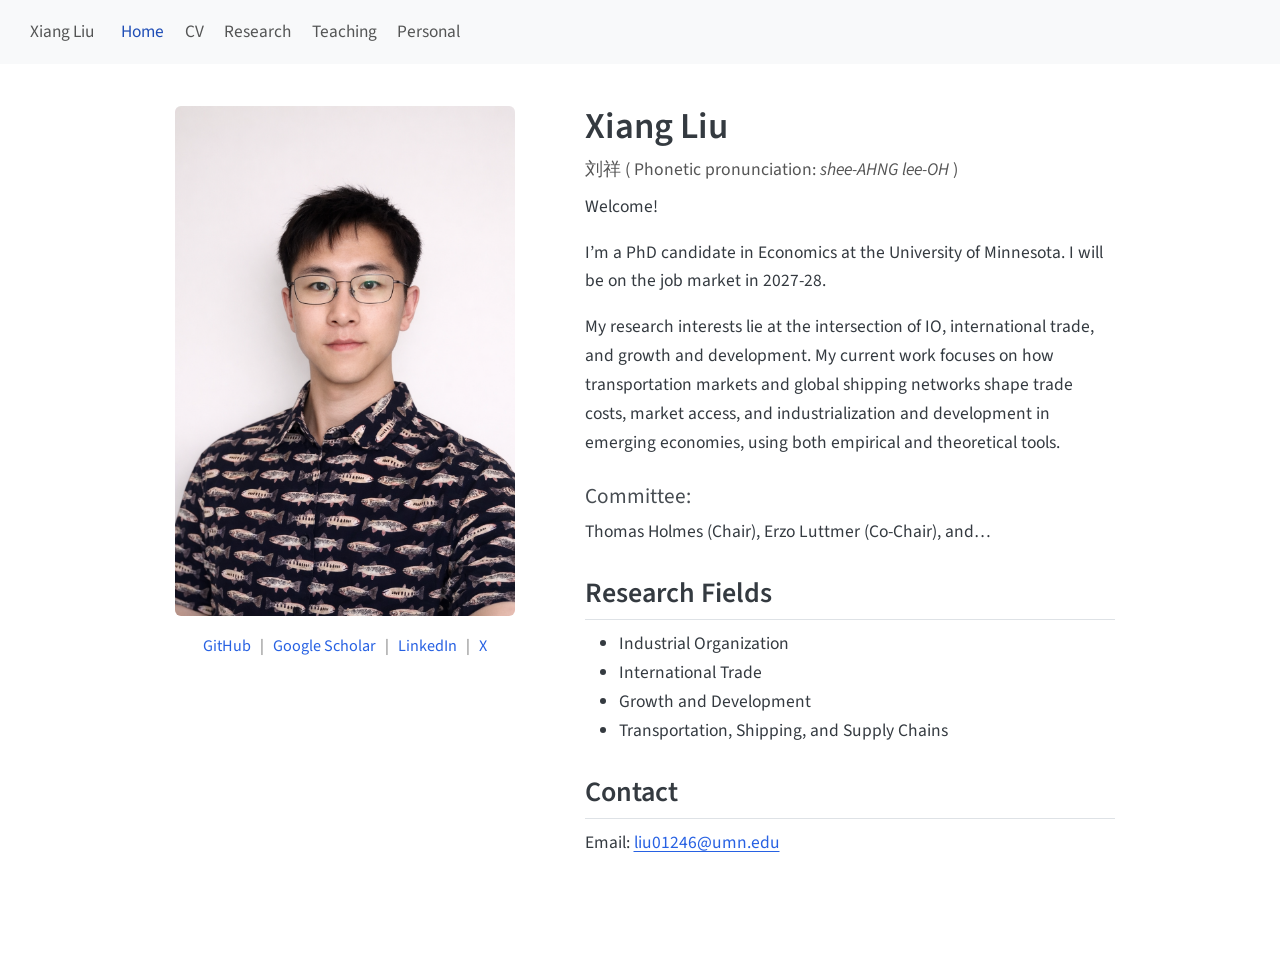
==== docs/index.html @ 40d98ba9 "Adjust home page, added committee, partly" ====
<!DOCTYPE html>
<html xmlns="http://www.w3.org/1999/xhtml" lang="en" xml:lang="en"><head>

<meta charset="utf-8">
<meta name="generator" content="quarto-1.9.37">

<meta name="viewport" content="width=device-width, initial-scale=1.0, user-scalable=yes">


<title>Home – Xiang Liu</title>
<style>
/* Default styles provided by pandoc.
** See https://pandoc.org/MANUAL.html#variables-for-html for config info.
*/
code{white-space: pre-wrap;}
span.smallcaps{font-variant: small-caps;}
div.columns{display: flex; gap: min(4vw, 1.5em);}
div.column{flex: auto; overflow-x: auto;}
div.hanging-indent{margin-left: 1.5em; text-indent: -1.5em;}
ul.task-list{list-style: none;}
ul.task-list li input[type="checkbox"] {
  width: 0.8em;
  margin: 0 0.8em 0.2em -1em; /* quarto-specific, see https://github.com/quarto-dev/quarto-cli/issues/4556 */ 
  vertical-align: middle;
}
</style>


<script src="site_libs/quarto-nav/quarto-nav.js"></script>
<script src="site_libs/quarto-nav/headroom.min.js"></script>
<script src="site_libs/clipboard/clipboard.min.js"></script>
<script src="site_libs/quarto-html/quarto.js" type="module"></script>
<script src="site_libs/quarto-html/tabsets/tabsets.js" type="module"></script>
<script src="site_libs/quarto-html/popper.min.js"></script>
<script src="site_libs/quarto-html/tippy.umd.min.js"></script>
<script src="site_libs/quarto-html/anchor.min.js"></script>
<link href="site_libs/quarto-html/tippy.css" rel="stylesheet">
<link href="site_libs/quarto-html/quarto-syntax-highlighting-7f8f88aac4f3542376d5c11b86a4c14d.css" rel="stylesheet" id="quarto-text-highlighting-styles">
<script src="site_libs/bootstrap/bootstrap.min.js"></script>
<link href="site_libs/bootstrap/bootstrap-icons.css" rel="stylesheet">
<link href="site_libs/bootstrap/bootstrap-158031087360bce0ff56dc785ce39e06.min.css" rel="stylesheet" append-hash="true" id="quarto-bootstrap" data-mode="light">
<script id="quarto-search-options" type="application/json">{
  "language": {
    "search-no-results-text": "No results",
    "search-matching-documents-text": "matching documents",
    "search-copy-link-title": "Copy link to search",
    "search-hide-matches-text": "Hide additional matches",
    "search-more-match-text": "more match in this document",
    "search-more-matches-text": "more matches in this document",
    "search-clear-button-title": "Clear",
    "search-text-placeholder": "",
    "search-detached-cancel-button-title": "Cancel",
    "search-submit-button-title": "Submit",
    "search-label": "Search"
  }
}</script>


<link rel="stylesheet" href="styles.css">
</head>

<body class="nav-fixed quarto-light">

<div id="quarto-search-results"></div>
  <header id="quarto-header" class="headroom fixed-top">
    <nav class="navbar navbar-expand-lg " data-bs-theme="dark">
      <div class="navbar-container container-fluid">
      <div class="navbar-brand-container mx-auto">
    <a class="navbar-brand" href="./index.html">
    <span class="navbar-title">Xiang Liu</span>
    </a>
  </div>
          <button class="navbar-toggler" type="button" data-bs-toggle="collapse" data-bs-target="#navbarCollapse" aria-controls="navbarCollapse" role="menu" aria-expanded="false" aria-label="Toggle navigation" onclick="if (window.quartoToggleHeadroom) { window.quartoToggleHeadroom(); }">
  <span class="navbar-toggler-icon"></span>
</button>
          <div class="collapse navbar-collapse" id="navbarCollapse">
            <ul class="navbar-nav navbar-nav-scroll me-auto">
  <li class="nav-item">
    <a class="nav-link active" href="./index.html" aria-current="page"> 
<span class="menu-text">Home</span></a>
  </li>  
  <li class="nav-item">
    <a class="nav-link" href="./cv.html"> 
<span class="menu-text">CV</span></a>
  </li>  
  <li class="nav-item">
    <a class="nav-link" href="./research.html"> 
<span class="menu-text">Research</span></a>
  </li>  
  <li class="nav-item">
    <a class="nav-link" href="./teaching.html"> 
<span class="menu-text">Teaching</span></a>
  </li>  
  <li class="nav-item">
    <a class="nav-link" href="./personal.html"> 
<span class="menu-text">Personal</span></a>
  </li>  
</ul>
          </div> <!-- /navcollapse -->
            <div class="quarto-navbar-tools">
</div>
      </div> <!-- /container-fluid -->
    </nav>
</header>
<!-- content -->
<div id="quarto-content" class="quarto-container page-columns page-rows-contents page-layout-full page-navbar">
<!-- sidebar -->
<!-- margin-sidebar -->
    
<!-- main -->
<main class="content column-page" id="quarto-document-content">

<header id="title-block-header" class="quarto-title-block default">
<div class="quarto-title">
<h1 class="title">Home</h1>
</div>



<div class="quarto-title-meta column-page">

    
  
    
  </div>
  


</header>


<div class="home-grid">
<div class="home-sidebar">
<p><img src="images/profile_image.jpg" alt="Xiang Liu" class="profile-photo"></p>
<div class="profile-links">
<p><a href="https://github.com/xiangliu-econ" target="_blank" rel="noopener noreferrer">GitHub</a> <span>|</span> <a href="https://scholar.google.com/citations?user=u6LkRYcAAAAJ&amp;hl=en&amp;oi=ao" target="_blank" rel="noopener noreferrer">Google Scholar</a> <span>|</span> <a href="https://www.linkedin.com/in/xiang-liu-econ/" target="_blank" rel="noopener noreferrer">LinkedIn</a> <span>|</span> <a href="https://x.com/xiang_liu_econ" target="_blank" rel="noopener noreferrer">X</a></p>
</div>
</div>
<section id="xiang-liu" class="level1 home-main">
<h1>Xiang Liu</h1>
<p class="subtitle">
刘祥 ( Phonetic pronunciation: <em>shee-AHNG lee-OH</em> )
</p>
<p>Welcome!</p>
<p>I’m a PhD candidate in Economics at the University of Minnesota. I will be on the job market in 2027-28.</p>
<p>My research interests lie at the intersection of IO, international trade, and growth and development. My current work focuses on how transportation markets and global shipping networks shape trade costs, market access, and industrialization and development in emerging economies, using both empirical and theoretical tools.</p>
<section id="committee" class="level4">
<h4 class="anchored" data-anchor-id="committee">Committee:</h4>
<p>Thomas Holmes (Chair), Erzo Luttmer (Co-Chair), and…</p>
</section>
<section id="research-fields" class="level2">
<h2 class="anchored" data-anchor-id="research-fields">Research Fields</h2>
<ul>
<li>Industrial Organization</li>
<li>International Trade</li>
<li>Growth and Development</li>
<li>Transportation, Shipping, and Supply Chains</li>
</ul>
</section>
<section id="contact" class="level2">
<h2 class="anchored" data-anchor-id="contact">Contact</h2>
<p>Email: <a href="mailto:liu01246@umn.edu">liu01246@umn.edu</a></p>
</section>
</section>
</div>



</main> <!-- /main -->
<script id="quarto-html-after-body" type="application/javascript">
  window.document.addEventListener("DOMContentLoaded", function (event) {
    const icon = "";
    const anchorJS = new window.AnchorJS();
    anchorJS.options = {
      placement: 'right',
      icon: icon
    };
    anchorJS.add('.anchored');
    const isCodeAnnotation = (el) => {
      for (const clz of el.classList) {
        if (clz.startsWith('code-annotation-')) {                     
          return true;
        }
      }
      return false;
    }
    const onCopySuccess = function(e) {
      // button target
      const button = e.trigger;
      // don't keep focus
      button.blur();
      // flash "checked"
      button.classList.add('code-copy-button-checked');
      var currentTitle = button.getAttribute("title");
      button.setAttribute("title", "Copied!");
      let tooltip;
      if (window.bootstrap) {
        button.setAttribute("data-bs-toggle", "tooltip");
        button.setAttribute("data-bs-placement", "left");
        button.setAttribute("data-bs-title", "Copied!");
        tooltip = new bootstrap.Tooltip(button, 
          { trigger: "manual", 
            customClass: "code-copy-button-tooltip",
            offset: [0, -8]});
        tooltip.show();    
      }
      setTimeout(function() {
        if (tooltip) {
          tooltip.hide();
          button.removeAttribute("data-bs-title");
          button.removeAttribute("data-bs-toggle");
          button.removeAttribute("data-bs-placement");
        }
        button.setAttribute("title", currentTitle);
        button.classList.remove('code-copy-button-checked');
      }, 1000);
      // clear code selection
      e.clearSelection();
    }
    const getTextToCopy = function(trigger) {
      const outerScaffold = trigger.parentElement.cloneNode(true);
      const codeEl = outerScaffold.querySelector('code');
      for (const childEl of codeEl.children) {
        if (isCodeAnnotation(childEl)) {
          childEl.remove();
        }
      }
      return codeEl.innerText;
    }
    const clipboard = new window.ClipboardJS('.code-copy-button:not([data-in-quarto-modal])', {
      text: getTextToCopy
    });
    clipboard.on('success', onCopySuccess);
    if (window.document.getElementById('quarto-embedded-source-code-modal')) {
      const clipboardModal = new window.ClipboardJS('.code-copy-button[data-in-quarto-modal]', {
        text: getTextToCopy,
        container: window.document.getElementById('quarto-embedded-source-code-modal')
      });
      clipboardModal.on('success', onCopySuccess);
    }
      var localhostRegex = new RegExp(/^(?:http|https):\/\/localhost\:?[0-9]*\//);
      var mailtoRegex = new RegExp(/^mailto:/);
        var filterRegex = new RegExp("https:\/\/xiangliu-econ\.github\.io");
      var isInternal = (href) => {
          return filterRegex.test(href) || localhostRegex.test(href) || mailtoRegex.test(href);
      }
      // Inspect non-navigation links and adorn them if external
     var links = window.document.querySelectorAll('a[href]:not(.nav-link):not(.navbar-brand):not(.toc-action):not(.sidebar-link):not(.sidebar-item-toggle):not(.pagination-link):not(.no-external):not([aria-hidden]):not(.dropdown-item):not(.quarto-navigation-tool):not(.about-link)');
      for (var i=0; i<links.length; i++) {
        const link = links[i];
        if (!isInternal(link.href)) {
          // undo the damage that might have been done by quarto-nav.js in the case of
          // links that we want to consider external
          if (link.dataset.originalHref !== undefined) {
            link.href = link.dataset.originalHref;
          }
        }
      }
    function tippyHover(el, contentFn, onTriggerFn, onUntriggerFn) {
      const config = {
        allowHTML: true,
        maxWidth: 500,
        delay: 100,
        arrow: false,
        appendTo: function(el) {
            return el.parentElement;
        },
        interactive: true,
        interactiveBorder: 10,
        theme: 'quarto',
        placement: 'bottom-start',
      };
      if (contentFn) {
        config.content = contentFn;
      }
      if (onTriggerFn) {
        config.onTrigger = onTriggerFn;
      }
      if (onUntriggerFn) {
        config.onUntrigger = onUntriggerFn;
      }
      window.tippy(el, config); 
    }
    const noterefs = window.document.querySelectorAll('a[role="doc-noteref"]');
    for (var i=0; i<noterefs.length; i++) {
      const ref = noterefs[i];
      tippyHover(ref, function() {
        // use id or data attribute instead here
        let href = ref.getAttribute('data-footnote-href') || ref.getAttribute('href');
        try { href = new URL(href).hash; } catch {}
        const id = href.replace(/^#\/?/, "");
        const note = window.document.getElementById(id);
        if (note) {
          return note.innerHTML;
        } else {
          return "";
        }
      });
    }
    const xrefs = window.document.querySelectorAll('a.quarto-xref');
    const processXRef = (id, note) => {
      // Strip column container classes
      const stripColumnClz = (el) => {
        el.classList.remove("page-full", "page-columns");
        if (el.children) {
          for (const child of el.children) {
            stripColumnClz(child);
          }
        }
      }
      stripColumnClz(note)
      if (id === null || id.startsWith('sec-')) {
        // Special case sections, only their first couple elements
        const container = document.createElement("div");
        if (note.children && note.children.length > 2) {
          container.appendChild(note.children[0].cloneNode(true));
          for (let i = 1; i < note.children.length; i++) {
            const child = note.children[i];
            if (child.tagName === "P" && child.innerText === "") {
              continue;
            } else {
              container.appendChild(child.cloneNode(true));
              break;
            }
          }
          if (window.Quarto?.typesetMath) {
            window.Quarto.typesetMath(container);
          }
          return container.innerHTML
        } else {
          if (window.Quarto?.typesetMath) {
            window.Quarto.typesetMath(note);
          }
          return note.innerHTML;
        }
      } else {
        // Remove any anchor links if they are present
        const anchorLink = note.querySelector('a.anchorjs-link');
        if (anchorLink) {
          anchorLink.remove();
        }
        if (window.Quarto?.typesetMath) {
          window.Quarto.typesetMath(note);
        }
        if (note.classList.contains("callout")) {
          return note.outerHTML;
        } else {
          return note.innerHTML;
        }
      }
    }
    for (var i=0; i<xrefs.length; i++) {
      const xref = xrefs[i];
      tippyHover(xref, undefined, function(instance) {
        instance.disable();
        let url = xref.getAttribute('href');
        let hash = undefined; 
        if (url.startsWith('#')) {
          hash = url;
        } else {
          try { hash = new URL(url).hash; } catch {}
        }
        if (hash) {
          const id = hash.replace(/^#\/?/, "");
          const note = window.document.getElementById(id);
          if (note !== null) {
            try {
              const html = processXRef(id, note.cloneNode(true));
              instance.setContent(html);
            } finally {
              instance.enable();
              instance.show();
            }
          } else {
            // See if we can fetch this
            fetch(url.split('#')[0])
            .then(res => res.text())
            .then(html => {
              const parser = new DOMParser();
              const htmlDoc = parser.parseFromString(html, "text/html");
              const note = htmlDoc.getElementById(id);
              if (note !== null) {
                const html = processXRef(id, note);
                instance.setContent(html);
              } 
            }).finally(() => {
              instance.enable();
              instance.show();
            });
          }
        } else {
          // See if we can fetch a full url (with no hash to target)
          // This is a special case and we should probably do some content thinning / targeting
          fetch(url)
          .then(res => res.text())
          .then(html => {
            const parser = new DOMParser();
            const htmlDoc = parser.parseFromString(html, "text/html");
            const note = htmlDoc.querySelector('main.content');
            if (note !== null) {
              // This should only happen for chapter cross references
              // (since there is no id in the URL)
              // remove the first header
              if (note.children.length > 0 && note.children[0].tagName === "HEADER") {
                note.children[0].remove();
              }
              const html = processXRef(null, note);
              instance.setContent(html);
            } 
          }).finally(() => {
            instance.enable();
            instance.show();
          });
        }
      }, function(instance) {
      });
    }
        let selectedAnnoteEl;
        const selectorForAnnotation = ( cell, annotation) => {
          let cellAttr = 'data-code-cell="' + cell + '"';
          let lineAttr = 'data-code-annotation="' +  annotation + '"';
          const selector = 'span[' + cellAttr + '][' + lineAttr + ']';
          return selector;
        }
        const selectCodeLines = (annoteEl) => {
          const doc = window.document;
          const targetCell = annoteEl.getAttribute("data-target-cell");
          const targetAnnotation = annoteEl.getAttribute("data-target-annotation");
          const annoteSpan = window.document.querySelector(selectorForAnnotation(targetCell, targetAnnotation));
          const lines = annoteSpan.getAttribute("data-code-lines").split(",");
          const lineIds = lines.map((line) => {
            return targetCell + "-" + line;
          })
          let top = null;
          let height = null;
          let parent = null;
          if (lineIds.length > 0) {
              //compute the position of the single el (top and bottom and make a div)
              const el = window.document.getElementById(lineIds[0]);
              top = el.offsetTop;
              height = el.offsetHeight;
              parent = el.parentElement.parentElement;
            if (lineIds.length > 1) {
              const lastEl = window.document.getElementById(lineIds[lineIds.length - 1]);
              const bottom = lastEl.offsetTop + lastEl.offsetHeight;
              height = bottom - top;
            }
            if (top !== null && height !== null && parent !== null) {
              // cook up a div (if necessary) and position it 
              let div = window.document.getElementById("code-annotation-line-highlight");
              if (div === null) {
                div = window.document.createElement("div");
                div.setAttribute("id", "code-annotation-line-highlight");
                div.style.position = 'absolute';
                parent.appendChild(div);
              }
              div.style.top = top - 2 + "px";
              div.style.height = height + 4 + "px";
              div.style.left = 0;
              let gutterDiv = window.document.getElementById("code-annotation-line-highlight-gutter");
              if (gutterDiv === null) {
                gutterDiv = window.document.createElement("div");
                gutterDiv.setAttribute("id", "code-annotation-line-highlight-gutter");
                gutterDiv.style.position = 'absolute';
                const codeCell = window.document.getElementById(targetCell);
                const gutter = codeCell.querySelector('.code-annotation-gutter');
                gutter.appendChild(gutterDiv);
              }
              gutterDiv.style.top = top - 2 + "px";
              gutterDiv.style.height = height + 4 + "px";
            }
            selectedAnnoteEl = annoteEl;
          }
        };
        const unselectCodeLines = () => {
          const elementsIds = ["code-annotation-line-highlight", "code-annotation-line-highlight-gutter"];
          elementsIds.forEach((elId) => {
            const div = window.document.getElementById(elId);
            if (div) {
              div.remove();
            }
          });
          selectedAnnoteEl = undefined;
        };
          // Handle positioning of the toggle
      window.addEventListener(
        "resize",
        throttle(() => {
          elRect = undefined;
          if (selectedAnnoteEl) {
            selectCodeLines(selectedAnnoteEl);
          }
        }, 10)
      );
      function throttle(fn, ms) {
      let throttle = false;
      let timer;
        return (...args) => {
          if(!throttle) { // first call gets through
              fn.apply(this, args);
              throttle = true;
          } else { // all the others get throttled
              if(timer) clearTimeout(timer); // cancel #2
              timer = setTimeout(() => {
                fn.apply(this, args);
                timer = throttle = false;
              }, ms);
          }
        };
      }
        // Attach click handler to the DT
        const annoteDls = window.document.querySelectorAll('dt[data-target-cell]');
        for (const annoteDlNode of annoteDls) {
          annoteDlNode.addEventListener('click', (event) => {
            const clickedEl = event.target;
            if (clickedEl !== selectedAnnoteEl) {
              unselectCodeLines();
              const activeEl = window.document.querySelector('dt[data-target-cell].code-annotation-active');
              if (activeEl) {
                activeEl.classList.remove('code-annotation-active');
              }
              selectCodeLines(clickedEl);
              clickedEl.classList.add('code-annotation-active');
            } else {
              // Unselect the line
              unselectCodeLines();
              clickedEl.classList.remove('code-annotation-active');
            }
          });
        }
    const findCites = (el) => {
      const parentEl = el.parentElement;
      if (parentEl) {
        const cites = parentEl.dataset.cites;
        if (cites) {
          return {
            el,
            cites: cites.split(' ')
          };
        } else {
          return findCites(el.parentElement)
        }
      } else {
        return undefined;
      }
    };
    var bibliorefs = window.document.querySelectorAll('a[role="doc-biblioref"]');
    for (var i=0; i<bibliorefs.length; i++) {
      const ref = bibliorefs[i];
      const citeInfo = findCites(ref);
      if (citeInfo) {
        tippyHover(citeInfo.el, function() {
          var popup = window.document.createElement('div');
          citeInfo.cites.forEach(function(cite) {
            var citeDiv = window.document.createElement('div');
            citeDiv.classList.add('hanging-indent');
            citeDiv.classList.add('csl-entry');
            var biblioDiv = window.document.getElementById('ref-' + cite);
            if (biblioDiv) {
              citeDiv.innerHTML = biblioDiv.innerHTML;
            }
            popup.appendChild(citeDiv);
          });
          return popup.innerHTML;
        });
      }
    }
  });
  </script>
</div> <!-- /content -->




</body></html>
---- docs/site_libs/quarto-html/tippy.css ----
.tippy-box[data-animation=fade][data-state=hidden]{opacity:0}[data-tippy-root]{max-width:calc(100vw - 10px)}.tippy-box{position:relative;background-color:#333;color:#fff;border-radius:4px;font-size:14px;line-height:1.4;white-space:normal;outline:0;transition-property:transform,visibility,opacity}.tippy-box[data-placement^=top]>.tippy-arrow{bottom:0}.tippy-box[data-placement^=top]>.tippy-arrow:before{bottom:-7px;left:0;border-width:8px 8px 0;border-top-color:initial;transform-origin:center top}.tippy-box[data-placement^=bottom]>.tippy-arrow{top:0}.tippy-box[data-placement^=bottom]>.tippy-arrow:before{top:-7px;left:0;border-width:0 8px 8px;border-bottom-color:initial;transform-origin:center bottom}.tippy-box[data-placement^=left]>.tippy-arrow{right:0}.tippy-box[data-placement^=left]>.tippy-arrow:before{border-width:8px 0 8px 8px;border-left-color:initial;right:-7px;transform-origin:center left}.tippy-box[data-placement^=right]>.tippy-arrow{left:0}.tippy-box[data-placement^=right]>.tippy-arrow:before{left:-7px;border-width:8px 8px 8px 0;border-right-color:initial;transform-origin:center right}.tippy-box[data-inertia][data-state=visible]{transition-timing-function:cubic-bezier(.54,1.5,.38,1.11)}.tippy-arrow{width:16px;height:16px;color:#333}.tippy-arrow:before{content:"";position:absolute;border-color:transparent;border-style:solid}.tippy-content{position:relative;padding:5px 9px;z-index:1}
---- docs/site_libs/quarto-html/quarto-syntax-highlighting-7f8f88aac4f3542376d5c11b86a4c14d.css ----
/* quarto syntax highlight colors */
:root {
  --quarto-hl-ot-color: #003B4F;
  --quarto-hl-at-color: #657422;
  --quarto-hl-ss-color: #20794D;
  --quarto-hl-an-color: #5E5E5E;
  --quarto-hl-fu-color: #4758AB;
  --quarto-hl-st-color: #20794D;
  --quarto-hl-cf-color: #003B4F;
  --quarto-hl-op-color: #5E5E5E;
  --quarto-hl-er-color: #AD0000;
  --quarto-hl-bn-color: #AD0000;
  --quarto-hl-al-color: #AD0000;
  --quarto-hl-va-color: #111111;
  --quarto-hl-bu-color: inherit;
  --quarto-hl-ex-color: inherit;
  --quarto-hl-pp-color: #AD0000;
  --quarto-hl-in-color: #5E5E5E;
  --quarto-hl-vs-color: #20794D;
  --quarto-hl-wa-color: #5E5E5E;
  --quarto-hl-do-color: #5E5E5E;
  --quarto-hl-im-color: #00769E;
  --quarto-hl-ch-color: #20794D;
  --quarto-hl-dt-color: #AD0000;
  --quarto-hl-fl-color: #AD0000;
  --quarto-hl-co-color: #5E5E5E;
  --quarto-hl-cv-color: #5E5E5E;
  --quarto-hl-cn-color: #8f5902;
  --quarto-hl-sc-color: #5E5E5E;
  --quarto-hl-dv-color: #AD0000;
  --quarto-hl-kw-color: #003B4F;
}

/* other quarto variables */
:root {
  --quarto-font-monospace: SFMono-Regular, Menlo, Monaco, Consolas, "Liberation Mono", "Courier New", monospace;
}

/* syntax highlight based on Pandoc's rules */
pre > code.sourceCode > span {
  color: #003B4F;
}

code.sourceCode > span {
  color: #003B4F;
}

div.sourceCode,
div.sourceCode pre.sourceCode {
  color: #003B4F;
}

/* Normal */
code span {
  color: #003B4F;
}

/* Alert */
code span.al {
  color: #AD0000;
  font-style: inherit;
}

/* Annotation */
code span.an {
  color: #5E5E5E;
  font-style: inherit;
}

/* Attribute */
code span.at {
  color: #657422;
  font-style: inherit;
}

/* BaseN */
code span.bn {
  color: #AD0000;
  font-style: inherit;
}

/* BuiltIn */
code span.bu {
  font-style: inherit;
}

/* ControlFlow */
code span.cf {
  color: #003B4F;
  font-weight: bold;
  font-style: inherit;
}

/* Char */
code span.ch {
  color: #20794D;
  font-style: inherit;
}

/* Constant */
code span.cn {
  color: #8f5902;
  font-style: inherit;
}

/* Comment */
code span.co {
  color: #5E5E5E;
  font-style: inherit;
}

/* CommentVar */
code span.cv {
  color: #5E5E5E;
  font-style: italic;
}

/* Documentation */
code span.do {
  color: #5E5E5E;
  font-style: italic;
}

/* DataType */
code span.dt {
  color: #AD0000;
  font-style: inherit;
}

/* DecVal */
code span.dv {
  color: #AD0000;
  font-style: inherit;
}

/* Error */
code span.er {
  color: #AD0000;
  font-style: inherit;
}

/* Extension */
code span.ex {
  font-style: inherit;
}

/* Float */
code span.fl {
  color: #AD0000;
  font-style: inherit;
}

/* Function */
code span.fu {
  color: #4758AB;
  font-style: inherit;
}

/* Import */
code span.im {
  color: #00769E;
  font-style: inherit;
}

/* Information */
code span.in {
  color: #5E5E5E;
  font-style: inherit;
}

/* Keyword */
code span.kw {
  color: #003B4F;
  font-weight: bold;
  font-style: inherit;
}

/* Operator */
code span.op {
  color: #5E5E5E;
  font-style: inherit;
}

/* Other */
code span.ot {
  color: #003B4F;
  font-style: inherit;
}

/* Preprocessor */
code span.pp {
  color: #AD0000;
  font-style: inherit;
}

/* SpecialChar */
code span.sc {
  color: #5E5E5E;
  font-style: inherit;
}

/* SpecialString */
code span.ss {
  color: #20794D;
  font-style: inherit;
}

/* String */
code span.st {
  color: #20794D;
  font-style: inherit;
}

/* Variable */
code span.va {
  color: #111111;
  font-style: inherit;
}

/* VerbatimString */
code span.vs {
  color: #20794D;
  font-style: inherit;
}

/* Warning */
code span.wa {
  color: #5E5E5E;
  font-style: italic;
}

.prevent-inlining {
  content: "</";
}

/*# sourceMappingURL=789ad8cd35626ba772517505b42a116e.css.map */
---- docs/styles.css ----
/* ============================================================
   Site-wide layout controls
   Adjust these values if you want to tune the layout.
   ============================================================ */

:root {
  --site-max-width: 950px;
  --home-left-column: 360px;
  --home-column-gap: 3.5rem;
  --profile-photo-width: 340px;
}

/* ============================================================
   General site style
   ============================================================ */

body {
  font-size: 1.03rem;
}

.navbar-brand,
.navbar-nav {
  font-size: 1.02rem;
}

p,
li {
  line-height: 1.65;
}

h1 {
  margin-top: 0;
  margin-bottom: 0.4rem;
}

h2 {
  margin-top: 1.7rem;
  margin-bottom: 0.6rem;
}

/* Hide Quarto's automatic page title block.
   We manually write one clean title on each page. */

.quarto-title-block {
  display: none;
}

/* This gives every page the same effective content width and left edge. */

main.content {
  width: min(var(--site-max-width), calc(100% - 48px));
  max-width: var(--site-max-width);
  margin-left: auto;
  margin-right: auto;
  padding-top: 2.8rem;
}

/* ============================================================
   Homepage layout
   ============================================================ */

.home-grid {
  display: grid;
  grid-template-columns: var(--home-left-column) minmax(0, 1fr);
  column-gap: var(--home-column-gap);
  align-items: start;
  margin-top: 0.6rem;
}

.home-sidebar {
  text-align: center;
}

.profile-photo {
  width: 100%;
  max-width: var(--profile-photo-width);
  border-radius: 6px;
  display: block;
  margin-left: auto;
  margin-right: auto;
}

.profile-links {
  margin-top: 1rem;
  font-size: 0.95rem;
  line-height: 1.8;
}

.profile-links a {
  white-space: nowrap;
  text-decoration: none;
}

.profile-links span {
  margin-left: 0.35rem;
  margin-right: 0.35rem;
  color: #777;
}

.home-main h1 {
  font-size: 2.15rem;
  margin-bottom: 0.3rem;
}

.subtitle {
  font-size: 1.04rem;
  color: #555;
  margin-bottom: 1.3rem;
}

/* ============================================================
   Standard pages: CV, Research, Teaching, Personal
   ============================================================ */

.standard-page {
  max-width: var(--site-max-width);
}

.standard-page h1 {
  font-size: 2.05rem;
  margin-bottom: 0.8rem;
}

/* ============================================================
   CV page only
   These classes affect only the CV tab.
   ============================================================ */

.cv-actions {
  margin-bottom: 1.2rem;
}

.cv-pdf {
  width: 100%;
  height: 900px;
  border: 1px solid #ddd;
  border-radius: 4px;
}

/* ============================================================
   Research and Teaching refinement
   Added after initial Research/Teaching layout.
   ============================================================ */

/* Research page */
/* ============================================================
   Research page only
   These classes affect only the Research tab.
   ============================================================ */

.research-entry {
  margin-top: 1.1rem;
  margin-bottom: 1.35rem;
  padding-bottom: 1rem;
  border-bottom: 1px solid #e6e6e6;
}

.research-entry:last-child {
  border-bottom: none;
}

.research-entry summary {
  cursor: pointer;
  list-style-position: outside;
  padding-left: 0.1rem;
}

.research-entry summary::marker {
  color: #666;
}

.research-title {
  display: block;
  font-weight: 600;
  font-size: 1.03rem;
  color: #222;
  text-decoration: none;
  margin-bottom: 0.25rem;
}

.research-meta {
  display: block;
  margin-top: 0.15rem;
  /* margin-left: 1.35rem; */
  color: #555;
  font-size: 0.96rem;
}

.research-links {
  display: block;
  margin-top: 0.15rem;
  /* margin-left: 1.35rem; */
  color: #555;
  font-size: 0.96rem;
}

.research-details {
  margin-top: 0.95rem;
  padding-left: 1.35rem;
  color: #333;
}

.research-details p {
  margin-bottom: 0.65rem;
}

.research-simple-entry {
  margin-top: 1.1rem;
  margin-bottom: 1.35rem;
  padding-bottom: 1rem;
}

.research-simple-entry .research-title {
  margin-bottom: 0.25rem;
}

.research-simple-entry .research-meta {
  margin-left: 0;
}

/* Teaching page */
/* ============================================================
   Teaching page only
   These classes affect only the Teaching tab.
   ============================================================ */


.teaching-entry {
  margin-top: 1.1rem;
  margin-bottom: 1.35rem;
  padding-bottom: 1rem;
  border-bottom: 1px solid #e6e6e6;
}

.teaching-entry:last-child {
  border-bottom: none;
}

.teaching-entry summary {
  cursor: pointer;
  list-style-position: outside;
  padding-left: 0.1rem;
}

.teaching-entry summary::marker {
  color: #666;
}

.teaching-title {
  display: block;
  font-weight: 600;
  font-size: 1.03rem;
  color: #222;
  text-decoration: none;
  margin-bottom: 0.25rem;
}

.teaching-meta {
  display: block;
  margin-top: 0.15rem;
  /* margin-left: 1.35rem; */
  color: #555;
  font-size: 0.96rem;
}

.teaching-recognition {
  display: block;
  margin-top: 0.15rem;
  /* margin-left: 1.35rem; */
  color: #555;
  font-size: 0.96rem;
}

.teaching-details {
  margin-top: 0.95rem;
  padding-left: 1.35rem;
  color: #333;
}

.teaching-details p {
  margin-bottom: 0.65rem;
}



/* Shared separators */
/* ============================================================
   Shared small elements
   ============================================================ */

.link-separator {
  margin-left: 0.4rem;
  margin-right: 0.4rem;
  color: #777;
}

/* ============================================================
   Mobile layout
   ============================================================ */

@media (max-width: 850px) {
  :root {
    --home-left-column: 1fr;
    --profile-photo-width: 320px;
  }

  main.content {
    width: min(100% - 32px, var(--site-max-width));
    padding-top: 1.6rem;
  }

  .home-grid {
    grid-template-columns: 1fr;
    row-gap: 1.8rem;
  }

  .home-sidebar {
    max-width: 340px;
    margin-left: auto;
    margin-right: auto;
  }

  .home-main h1 {
    font-size: 2rem;
  }

  .cv-pdf {
    height: 700px;
  }
}
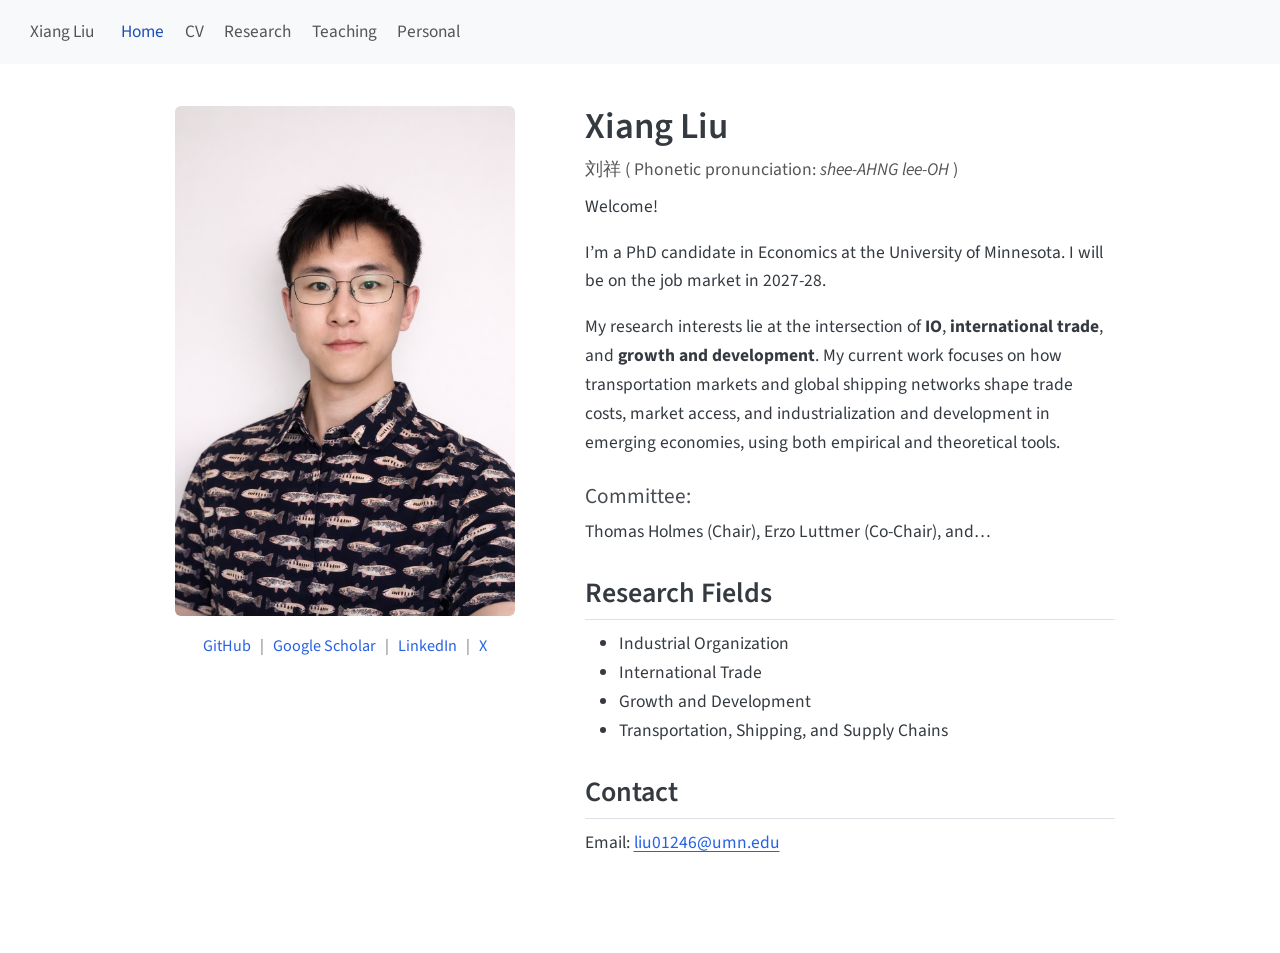
==== commit b57b2dad: "Bold research fields in bio" ====
--- a/docs/index.html
+++ b/docs/index.html
@@ -143,7 +143,7 @@
 </p>
 <p>Welcome!</p>
 <p>I’m a PhD candidate in Economics at the University of Minnesota. I will be on the job market in 2027-28.</p>
-<p>My research interests lie at the intersection of IO, international trade, and growth and development. My current work focuses on how transportation markets and global shipping networks shape trade costs, market access, and industrialization and development in emerging economies, using both empirical and theoretical tools.</p>
+<p>My research interests lie at the intersection of <strong>IO</strong>, <strong>international trade</strong>, and <strong>growth and development</strong>. My current work focuses on how transportation markets and global shipping networks shape trade costs, market access, and industrialization and development in emerging economies, using both empirical and theoretical tools.</p>
 <section id="committee" class="level4">
 <h4 class="anchored" data-anchor-id="committee">Committee:</h4>
 <p>Thomas Holmes (Chair), Erzo Luttmer (Co-Chair), and…</p>
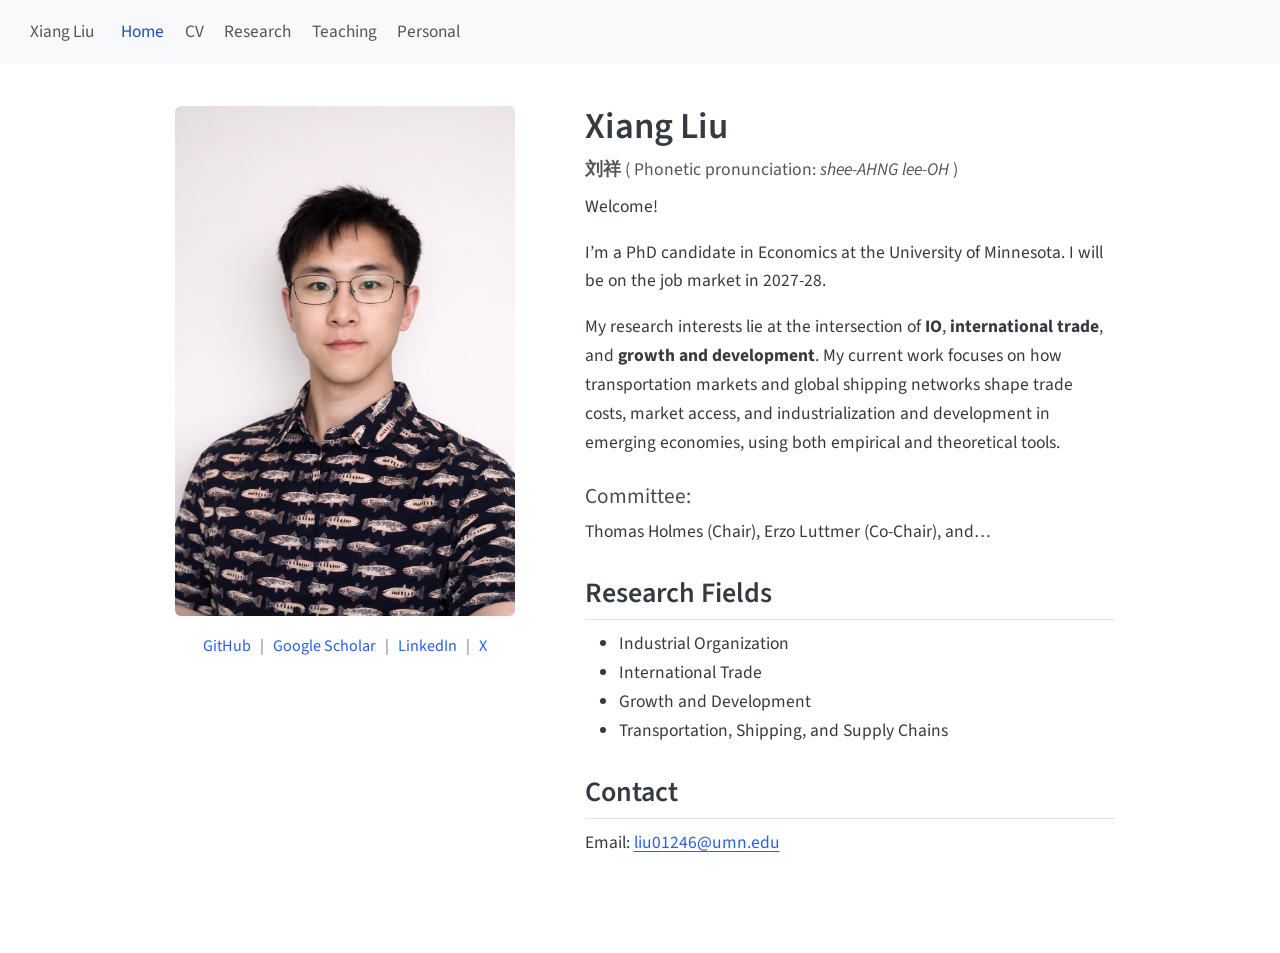
==== commit 82a43c1a: "Bold Chinese name in bio" ====
--- a/docs/index.html
+++ b/docs/index.html
@@ -139,7 +139,7 @@
 <section id="xiang-liu" class="level1 home-main">
 <h1>Xiang Liu</h1>
 <p class="subtitle">
-刘祥 ( Phonetic pronunciation: <em>shee-AHNG lee-OH</em> )
+<strong>刘祥</strong> ( Phonetic pronunciation: <em>shee-AHNG lee-OH</em> )
 </p>
 <p>Welcome!</p>
 <p>I’m a PhD candidate in Economics at the University of Minnesota. I will be on the job market in 2027-28.</p>
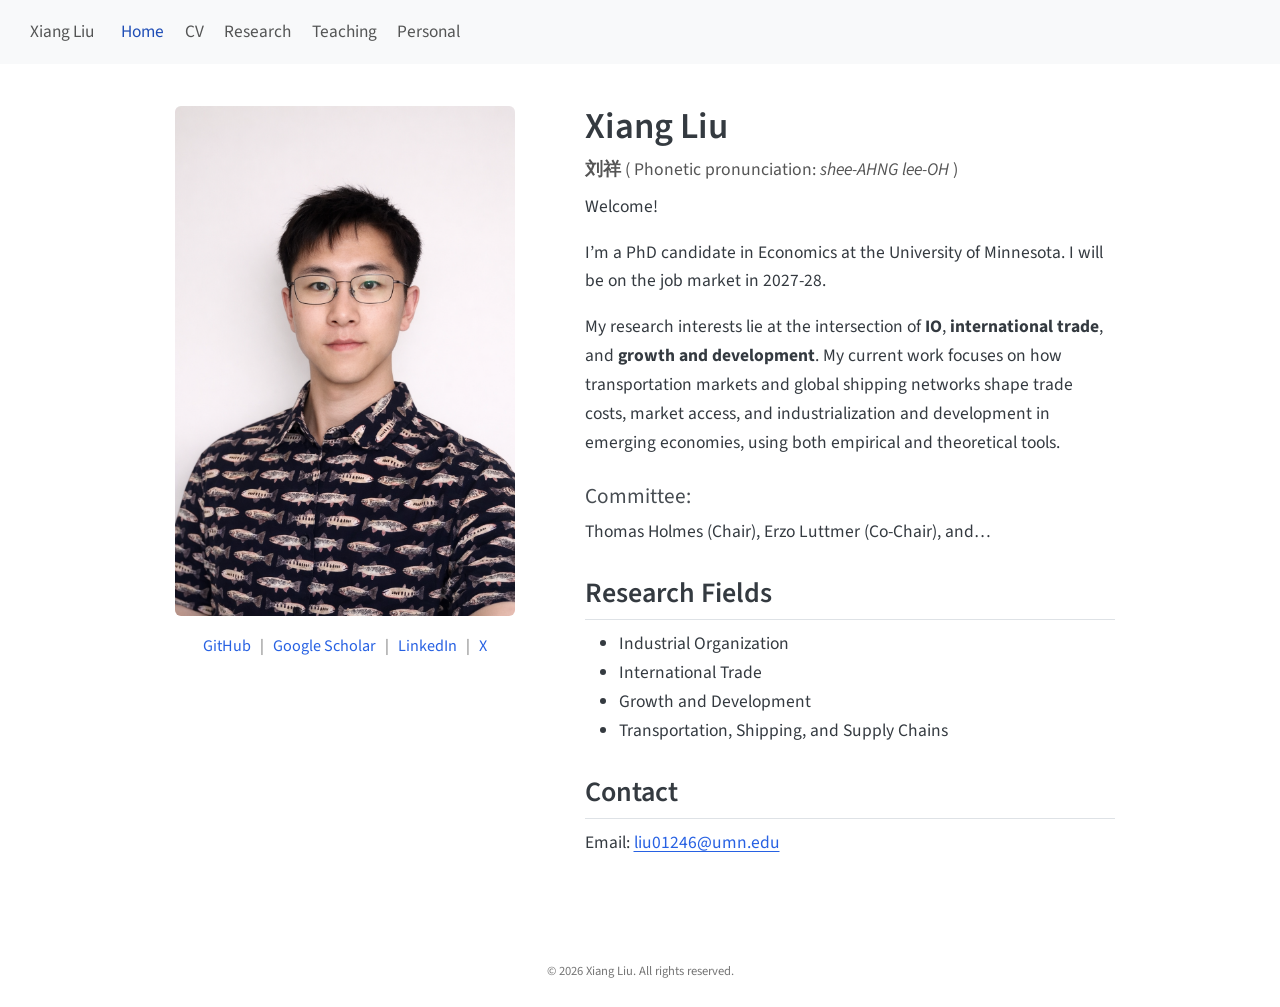
==== commit 8b03dc8e: "Add site footer" ====
--- a/docs/index.html
+++ b/docs/index.html
@@ -6,8 +6,9 @@
 
 <meta name="viewport" content="width=device-width, initial-scale=1.0, user-scalable=yes">
 
-
-<title>Home – Xiang Liu</title>
+<meta name="description" content="Xiang Liu is a PhD candidate in Economics at the University of Minnesota. His research is in industrial organization, international trade, growth and development, transportation markets, and global shipping networks.">
+
+<title>Xiang Liu | Economics PhD Candidate | University of Minnesota – Xiang Liu</title>
 <style>
 /* Default styles provided by pandoc.
 ** See https://pandoc.org/MANUAL.html#variables-for-html for config info.
@@ -112,9 +113,14 @@
 
 <header id="title-block-header" class="quarto-title-block default">
 <div class="quarto-title">
-<h1 class="title">Home</h1>
-</div>
-
+<h1 class="title">Xiang Liu | Economics PhD Candidate | University of Minnesota</h1>
+</div>
+
+<div>
+  <div class="description">
+    Xiang Liu is a PhD candidate in Economics at the University of Minnesota. His research is in industrial organization, international trade, growth and development, transportation markets, and global shipping networks.
+  </div>
+</div>
 
 
 <div class="quarto-title-meta column-page">
@@ -240,7 +246,7 @@
     }
       var localhostRegex = new RegExp(/^(?:http|https):\/\/localhost\:?[0-9]*\//);
       var mailtoRegex = new RegExp(/^mailto:/);
-        var filterRegex = new RegExp("https:\/\/xiangliu-econ\.github\.io");
+        var filterRegex = new RegExp("https:\/\/xiangliu-econ\.com");
       var isInternal = (href) => {
           return filterRegex.test(href) || localhostRegex.test(href) || mailtoRegex.test(href);
       }
@@ -568,6 +574,19 @@
   });
   </script>
 </div> <!-- /content -->
+<footer class="footer">
+  <div class="nav-footer">
+    <div class="nav-footer-left">
+      &nbsp;
+    </div>   
+    <div class="nav-footer-center">
+<p>© 2026 Xiang Liu. All rights reserved.</p>
+</div>
+    <div class="nav-footer-right">
+      &nbsp;
+    </div>
+  </div>
+</footer>
 
 
 
--- a/docs/styles.css
+++ b/docs/styles.css
@@ -328,3 +328,14 @@
     height: 700px;
   }
 }
+
+
+
+/* ============================================================
+   Footer
+   ============================================================ */
+
+.footer {
+  font-size: 0.9rem;
+  color: #666;
+}
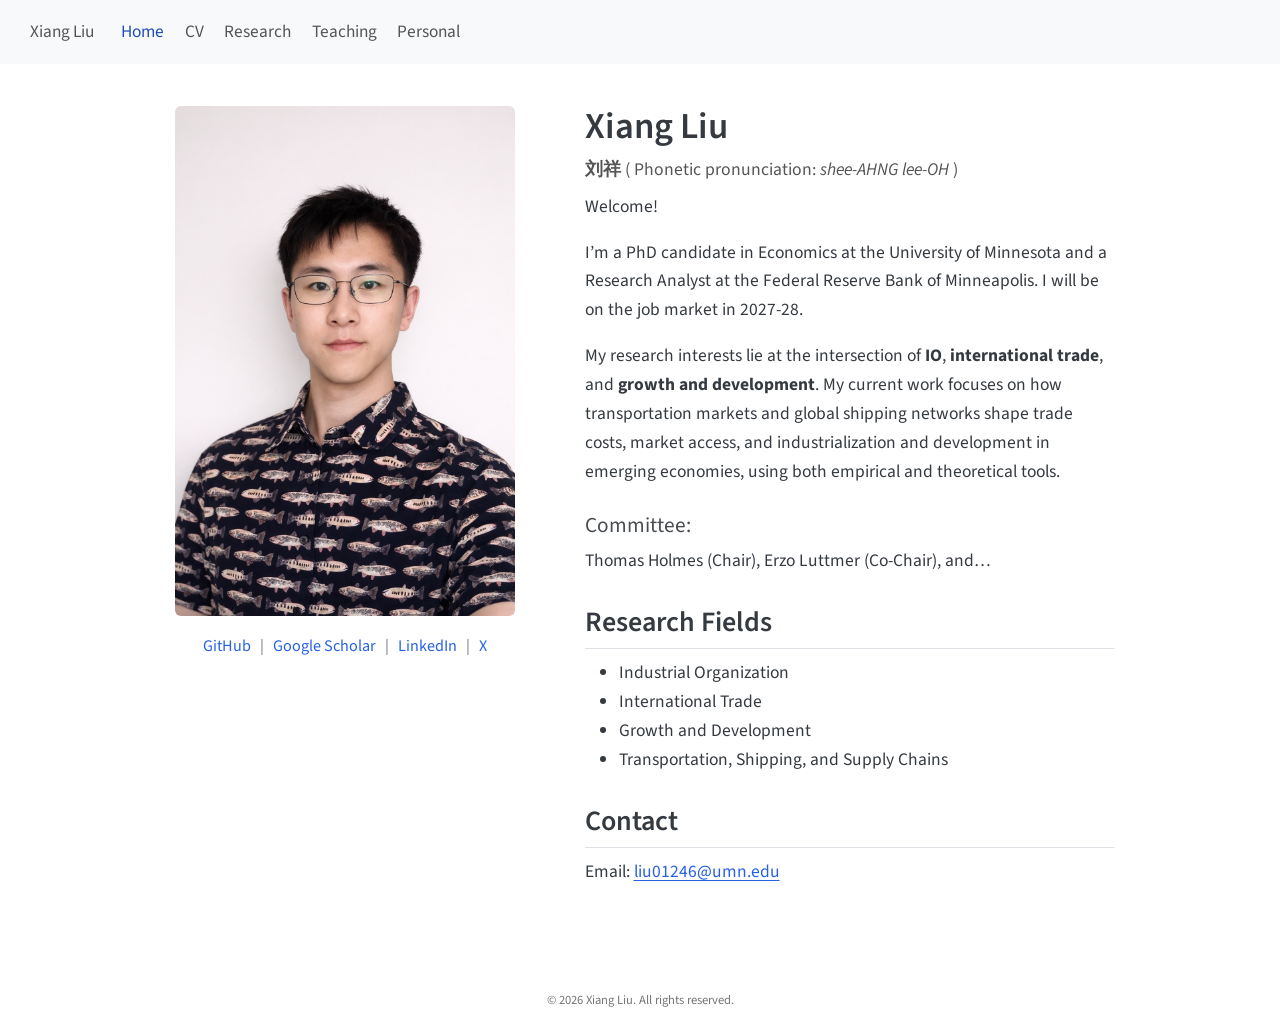
==== commit a6a13bfe: "Add research analyst at the Federal Reserve Bank of Minneapolis." ====
--- a/docs/index.html
+++ b/docs/index.html
@@ -29,6 +29,7 @@
 
 <script src="site_libs/quarto-nav/quarto-nav.js"></script>
 <script src="site_libs/quarto-nav/headroom.min.js"></script>
+<link href="./images/favicon_XL.jpg" rel="icon" type="image/jpeg">
 <script src="site_libs/clipboard/clipboard.min.js"></script>
 <script src="site_libs/quarto-html/quarto.js" type="module"></script>
 <script src="site_libs/quarto-html/tabsets/tabsets.js" type="module"></script>
@@ -148,7 +149,7 @@
 <strong>刘祥</strong> ( Phonetic pronunciation: <em>shee-AHNG lee-OH</em> )
 </p>
 <p>Welcome!</p>
-<p>I’m a PhD candidate in Economics at the University of Minnesota. I will be on the job market in 2027-28.</p>
+<p>I’m a PhD candidate in Economics at the University of Minnesota and a Research Analyst at the Federal Reserve Bank of Minneapolis. I will be on the job market in 2027-28.</p>
 <p>My research interests lie at the intersection of <strong>IO</strong>, <strong>international trade</strong>, and <strong>growth and development</strong>. My current work focuses on how transportation markets and global shipping networks shape trade costs, market access, and industrialization and development in emerging economies, using both empirical and theoretical tools.</p>
 <section id="committee" class="level4">
 <h4 class="anchored" data-anchor-id="committee">Committee:</h4>
